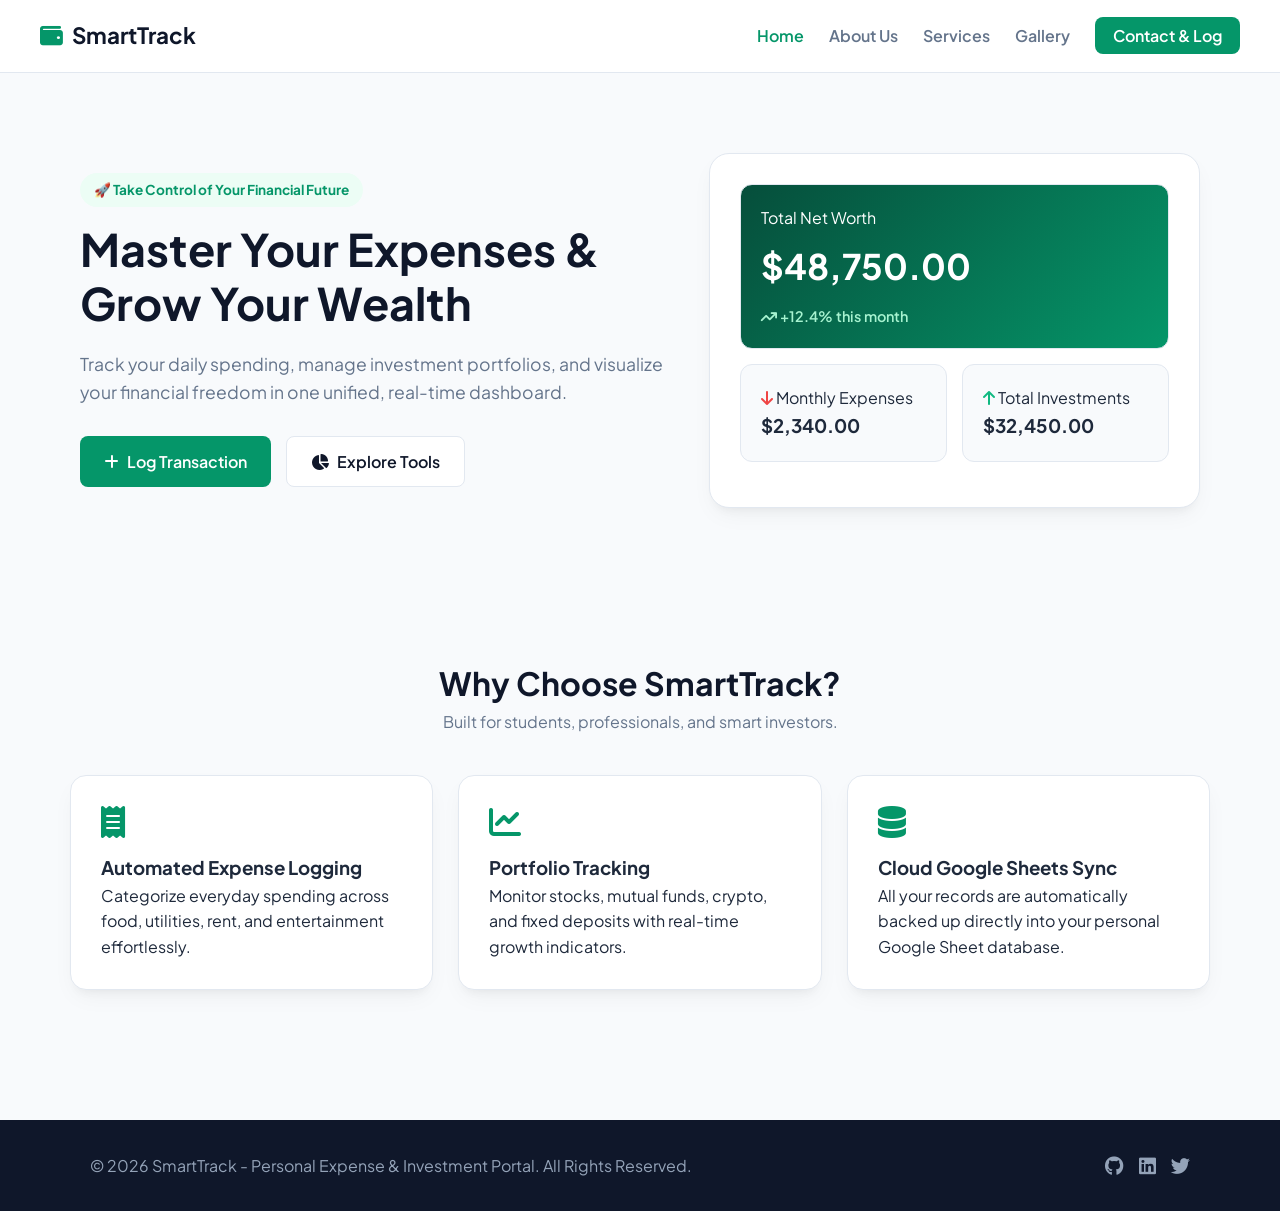
==== index.html @ aef5a586 "Add files via upload" ====
<!DOCTYPE html>
<html lang="en">
<head>
  <meta charset="UTF-8">
  <meta name="viewport" content="width=device-width, initial-scale=1.0">
  <title>SmartTrack | Expense & Investment Tracker</title>
  <link rel="stylesheet" href="style.css">
  <link rel="stylesheet" href="https://cdnjs.cloudflare.com/ajax/libs/font-awesome/6.4.0/css/all.min.css">
</head>
<body>

  <!-- Navigation Bar -->
  <header class="navbar">
    <div class="logo">
      <i class="fa-solid fa-wallet"></i>
      <span>Smart<strong>Track</strong></span>
    </div>
    <nav>
      <ul class="nav-links">
        <li><a href="index.html" class="active">Home</a></li>
        <li><a href="about.html">About Us</a></li>
        <li><a href="services.html">Services</a></li>
        <li><a href="gallery.html">Gallery</a></li>
        <li><a href="contact.html" class="btn-nav">Contact & Log</a></li>
      </ul>
    </nav>
  </header>

  <!-- Hero Section -->
  <section class="hero">
    <div class="hero-content">
      <span class="badge">🚀 Take Control of Your Financial Future</span>
      <h1>Master Your Expenses & Grow Your Wealth</h1>
      <p>Track your daily spending, manage investment portfolios, and visualize your financial freedom in one unified, real-time dashboard.</p>
      <div class="hero-buttons">
        <a href="contact.html" class="btn btn-primary"><i class="fa-solid fa-plus"></i> Log Transaction</a>
        <a href="services.html" class="btn btn-secondary"><i class="fa-solid fa-chart-pie"></i> Explore Tools</a>
      </div>
    </div>
    <div class="hero-card">
      <div class="stat-card balance-card">
        <p>Total Net Worth</p>
        <h2>$48,750.00</h2>
        <span class="trend positive"><i class="fa-solid fa-arrow-trend-up"></i> +12.4% this month</span>
      </div>
      <div class="quick-stats-grid">
        <div class="stat-card">
          <p><i class="fa-solid fa-arrow-down" style="color: #ef4444;"></i> Monthly Expenses</p>
          <h3>$2,340.00</h3>
        </div>
        <div class="stat-card">
          <p><i class="fa-solid fa-arrow-up" style="color: #10b981;"></i> Total Investments</p>
          <h3>$32,450.00</h3>
        </div>
      </div>
    </div>
  </section>

  <!-- Feature Highlights -->
  <section class="section container">
    <div class="section-title">
      <h2>Why Choose SmartTrack?</h2>
      <p>Built for students, professionals, and smart investors.</p>
    </div>
    <div class="features-grid">
      <div class="feature-box">
        <i class="fa-solid fa-receipt feature-icon"></i>
        <h3>Automated Expense Logging</h3>
        <p>Categorize everyday spending across food, utilities, rent, and entertainment effortlessly.</p>
      </div>
      <div class="feature-box">
        <i class="fa-solid fa-chart-line feature-icon"></i>
        <h3>Portfolio Tracking</h3>
        <p>Monitor stocks, mutual funds, crypto, and fixed deposits with real-time growth indicators.</p>
      </div>
      <div class="feature-box">
        <i class="fa-solid fa-database feature-icon"></i>
        <h3>Cloud Google Sheets Sync</h3>
        <p>All your records are automatically backed up directly into your personal Google Sheet database.</p>
      </div>
    </div>
  </section>

  <!-- Footer -->
  <footer>
    <div class="container footer-content">
      <p>© 2026 SmartTrack - Personal Expense & Investment Portal. All Rights Reserved.</p>
      <div class="social-links">
        <a href="#"><i class="fa-brands fa-github"></i></a>
        <a href="#"><i class="fa-brands fa-linkedin"></i></a>
        <a href="#"><i class="fa-brands fa-twitter"></i></a>
      </div>
    </div>
  </footer>

  <script src="script.js"></script>
</body>
</html>
---- style.css ----
/* --- Google Fonts & Global Reset --- */
@import url('https://fonts.googleapis.com/css2?family=Plus+Jakarta+Sans:wght@400;500;600;700;800&display=swap');

:root {
  --primary: #059669;         /* Emerald Green for growth */
  --primary-hover: #047857;
  --secondary: #0f172a;       /* Deep Slate Blue */
  --accent: #3b82f6;          /* Blue */
  --bg: #f8fafc;
  --card-bg: #ffffff;
  --text-main: #1e293b;
  --text-muted: #64748b;
  --border: #e2e8f0;
  --shadow: 0 10px 25px -5px rgba(0, 0, 0, 0.05), 0 8px 10px -6px rgba(0, 0, 0, 0.05);
}

* {
  margin: 0;
  padding: 0;
  box-sizing: border-box;
  font-family: 'Plus Jakarta Sans', sans-serif;
}

body {
  background-color: var(--bg);
  color: var(--text-main);
  line-height: 1.6;
}

.container {
  max-width: 1140px;
  margin: 0 auto;
  padding: 0 20px;
}

/* --- Navigation --- */
.navbar {
  display: flex;
  justify-content: space-between;
  align-items: center;
  padding: 18px 40px;
  background: #ffffff;
  border-bottom: 1px solid var(--border);
  position: sticky;
  top: 0;
  z-index: 100;
}

.logo {
  font-size: 1.4rem;
  font-weight: 700;
  color: var(--secondary);
  display: flex;
  align-items: center;
  gap: 10px;
}

.logo i {
  color: var(--primary);
}

.nav-links {
  display: flex;
  list-style: none;
  align-items: center;
  gap: 25px;
}

.nav-links a {
  text-decoration: none;
  color: var(--text-muted);
  font-weight: 600;
  transition: 0.2s ease;
}

.nav-links a:hover,
.nav-links a.active {
  color: var(--primary);
}

.btn-nav {
  background: var(--primary);
  color: #fff !important;
  padding: 8px 18px;
  border-radius: 8px;
}

.btn-nav:hover {
  background: var(--primary-hover);
}

/* --- Hero Section --- */
.hero {
  display: grid;
  grid-template-columns: 1.2fr 1fr;
  gap: 40px;
  align-items: center;
  padding: 80px 40px;
  max-width: 1200px;
  margin: 0 auto;
}

.badge {
  display: inline-block;
  background: #ecfdf5;
  color: var(--primary);
  padding: 6px 14px;
  border-radius: 30px;
  font-size: 0.85rem;
  font-weight: 700;
  margin-bottom: 15px;
}

.hero-content h1 {
  font-size: 2.8rem;
  line-height: 1.2;
  color: var(--secondary);
  margin-bottom: 20px;
}

.hero-content p {
  color: var(--text-muted);
  font-size: 1.1rem;
  margin-bottom: 30px;
}

.hero-buttons {
  display: flex;
  gap: 15px;
}

.btn {
  display: inline-flex;
  align-items: center;
  gap: 8px;
  padding: 12px 24px;
  border-radius: 8px;
  text-decoration: none;
  font-weight: 600;
  cursor: pointer;
  border: none;
  transition: all 0.2s ease;
}

.btn-primary {
  background: var(--primary);
  color: #ffffff;
}

.btn-primary:hover {
  background: var(--primary-hover);
  transform: translateY(-2px);
}

.btn-secondary {
  background: #ffffff;
  color: var(--secondary);
  border: 1px solid var(--border);
}

.btn-secondary:hover {
  background: #f1f5f9;
}

.btn-block {
  width: 100%;
  justify-content: center;
}

/* --- Hero Card --- */
.hero-card {
  background: #ffffff;
  padding: 30px;
  border-radius: 20px;
  box-shadow: var(--shadow);
  border: 1px solid var(--border);
}

.stat-card {
  background: #f8fafc;
  padding: 20px;
  border-radius: 12px;
  margin-bottom: 15px;
  border: 1px solid var(--border);
}

.balance-card {
  background: linear-gradient(135deg, #064e3b, #059669);
  color: #ffffff;
}

.balance-card h2 {
  font-size: 2.2rem;
  margin: 8px 0;
}

.trend.positive {
  color: #a7f3d0;
  font-size: 0.9rem;
  font-weight: 600;
}

.quick-stats-grid {
  display: grid;
  grid-template-columns: 1fr 1fr;
  gap: 15px;
}

/* --- Section Titles --- */
.section {
  padding: 70px 0;
}

.section-title {
  text-align: center;
  margin-bottom: 40px;
}

.section-title h2 {
  font-size: 2rem;
  color: var(--secondary);
}

.section-title p {
  color: var(--text-muted);
}

/* --- Features & Services Grid --- */
.features-grid, .services-grid {
  display: grid;
  grid-template-columns: repeat(auto-fit, minmax(300px, 1fr));
  gap: 25px;
}

.feature-box, .service-card {
  background: #ffffff;
  padding: 30px;
  border-radius: 16px;
  border: 1px solid var(--border);
  box-shadow: var(--shadow);
  transition: transform 0.2s ease;
}

.feature-box:hover, .service-card:hover {
  transform: translateY(-5px);
}

.feature-icon, .service-card i {
  font-size: 2rem;
  color: var(--primary);
  margin-bottom: 15px;
}

/* --- Page Banner --- */
.page-banner {
  background: linear-gradient(135deg, #0f172a, #1e293b);
  color: #ffffff;
  text-align: center;
  padding: 60px 20px;
}

.page-banner h1 {
  font-size: 2.4rem;
  margin-bottom: 10px;
}

.page-banner p {
  color: #94a3b8;
  font-size: 1.1rem;
}

/* --- About Grid --- */
.about-grid {
  display: grid;
  grid-template-columns: 1.2fr 1fr;
  gap: 40px;
  align-items: center;
}

.highlights {
  margin-top: 25px;
  display: flex;
  flex-direction: column;
  gap: 15px;
}

.highlight-item {
  display: flex;
  gap: 12px;
  align-items: flex-start;
}

.highlight-item i {
  color: var(--primary);
  font-size: 1.2rem;
  margin-top: 3px;
}

.about-card {
  background: #ffffff;
  padding: 30px;
  border-radius: 16px;
  border: 1px solid var(--border);
  box-shadow: var(--shadow);
}

.principle {
  display: flex;
  gap: 15px;
  margin-top: 20px;
}

.principle .num {
  font-size: 1.5rem;
  font-weight: 800;
  color: var(--primary);
}

/* --- Investment Calculator --- */
.calculator-box {
  background: #ffffff;
  padding: 40px;
  border-radius: 20px;
  border: 1px solid var(--border);
  box-shadow: var(--shadow);
}

.calc-grid {
  display: grid;
  grid-template-columns: 1fr 1fr;
  gap: 40px;
  align-items: center;
}

.calc-results {
  background: #f8fafc;
  padding: 30px;
  border-radius: 14px;
  border: 1px solid var(--border);
}

.res-item {
  display: flex;
  justify-content: space-between;
  margin-bottom: 15px;
  font-size: 1.1rem;
}

.res-item.total {
  border-top: 2px dashed var(--border);
  padding-top: 15px;
  font-size: 1.3rem;
}

/* --- Gallery Grid --- */
.gallery-grid {
  display: grid;
  grid-template-columns: repeat(auto-fit, minmax(260px, 1fr));
  gap: 25px;
}

.gallery-card {
  background: #ffffff;
  border-radius: 16px;
  overflow: hidden;
  border: 1px solid var(--border);
  box-shadow: var(--shadow);
}

.gallery-image {
  height: 180px;
  display: flex;
  align-items: center;
  justify-content: center;
  color: #ffffff;
  font-size: 3.5rem;
}

.bg-gradient-1 { background: linear-gradient(135deg, #3b82f6, #1d4ed8); }
.bg-gradient-2 { background: linear-gradient(135deg, #10b981, #047857); }
.bg-gradient-3 { background: linear-gradient(135deg, #f59e0b, #d97706); }
.bg-gradient-4 { background: linear-gradient(135deg, #8b5cf6, #6d28d9); }

.gallery-info {
  padding: 20px;
}

.gallery-info h3 {
  margin-bottom: 8px;
  font-size: 1.2rem;
}

.gallery-info p {
  color: var(--text-muted);
  font-size: 0.95rem;
}

/* --- Forms & Contact --- */
.form-wrapper {
  display: grid;
  grid-template-columns: 1fr 1.3fr;
  gap: 40px;
}

.info-box, .sheet-status-card {
  margin-top: 25px;
  background: #ffffff;
  padding: 20px;
  border-radius: 12px;
  border: 1px solid var(--border);
}

.sheet-status-card {
  background: #ecfdf5;
  border-color: #a7f3d0;
}

.sheet-status-card h4 {
  color: var(--primary);
  margin-bottom: 6px;
}

.form-card {
  background: #ffffff;
  padding: 35px;
  border-radius: 20px;
  border: 1px solid var(--border);
  box-shadow: var(--shadow);
}

.form-group {
  margin-bottom: 18px;
}

.form-row {
  display: grid;
  grid-template-columns: 1fr 1fr;
  gap: 15px;
}

label {
  display: block;
  font-weight: 600;
  margin-bottom: 6px;
  font-size: 0.95rem;
}

input, select, textarea {
  width: 100%;
  padding: 12px 14px;
  border: 1px solid var(--border);
  border-radius: 8px;
  font-size: 1rem;
  background: #f8fafc;
  outline: none;
  transition: border 0.2s ease;
}

input:focus, select:focus, textarea:focus {
  border-color: var(--primary);
  background: #ffffff;
}

.response-message {
  margin-top: 20px;
  padding: 14px;
  border-radius: 8px;
  display: none;
  font-weight: 600;
  text-align: center;
}

.response-message.success {
  display: block;
  background: #ecfdf5;
  color: #065f46;
  border: 1px solid #a7f3d0;
}

.response-message.error {
  display: block;
  background: #fef2f2;
  color: #991b1b;
  border: 1px solid #fecaca;
}

/* --- Footer --- */
footer {
  background: var(--secondary);
  color: #94a3b8;
  padding: 30px 0;
  margin-top: 60px;
}

.footer-content {
  display: flex;
  justify-content: space-between;
  align-items: center;
}

.social-links {
  display: flex;
  gap: 15px;
}

.social-links a {
  color: #94a3b8;
  font-size: 1.2rem;
  transition: color 0.2s ease;
}

.social-links a:hover {
  color: #ffffff;
}

/* --- Responsive --- */
@media (max-width: 768px) {
  .hero, .about-grid, .calc-grid, .form-wrapper {
    grid-template-columns: 1fr;
  }
  .navbar {
    padding: 15px 20px;
  }
  .nav-links {
    gap: 12px;
  }
  .form-row {
    grid-template-columns: 1fr;
  }
}
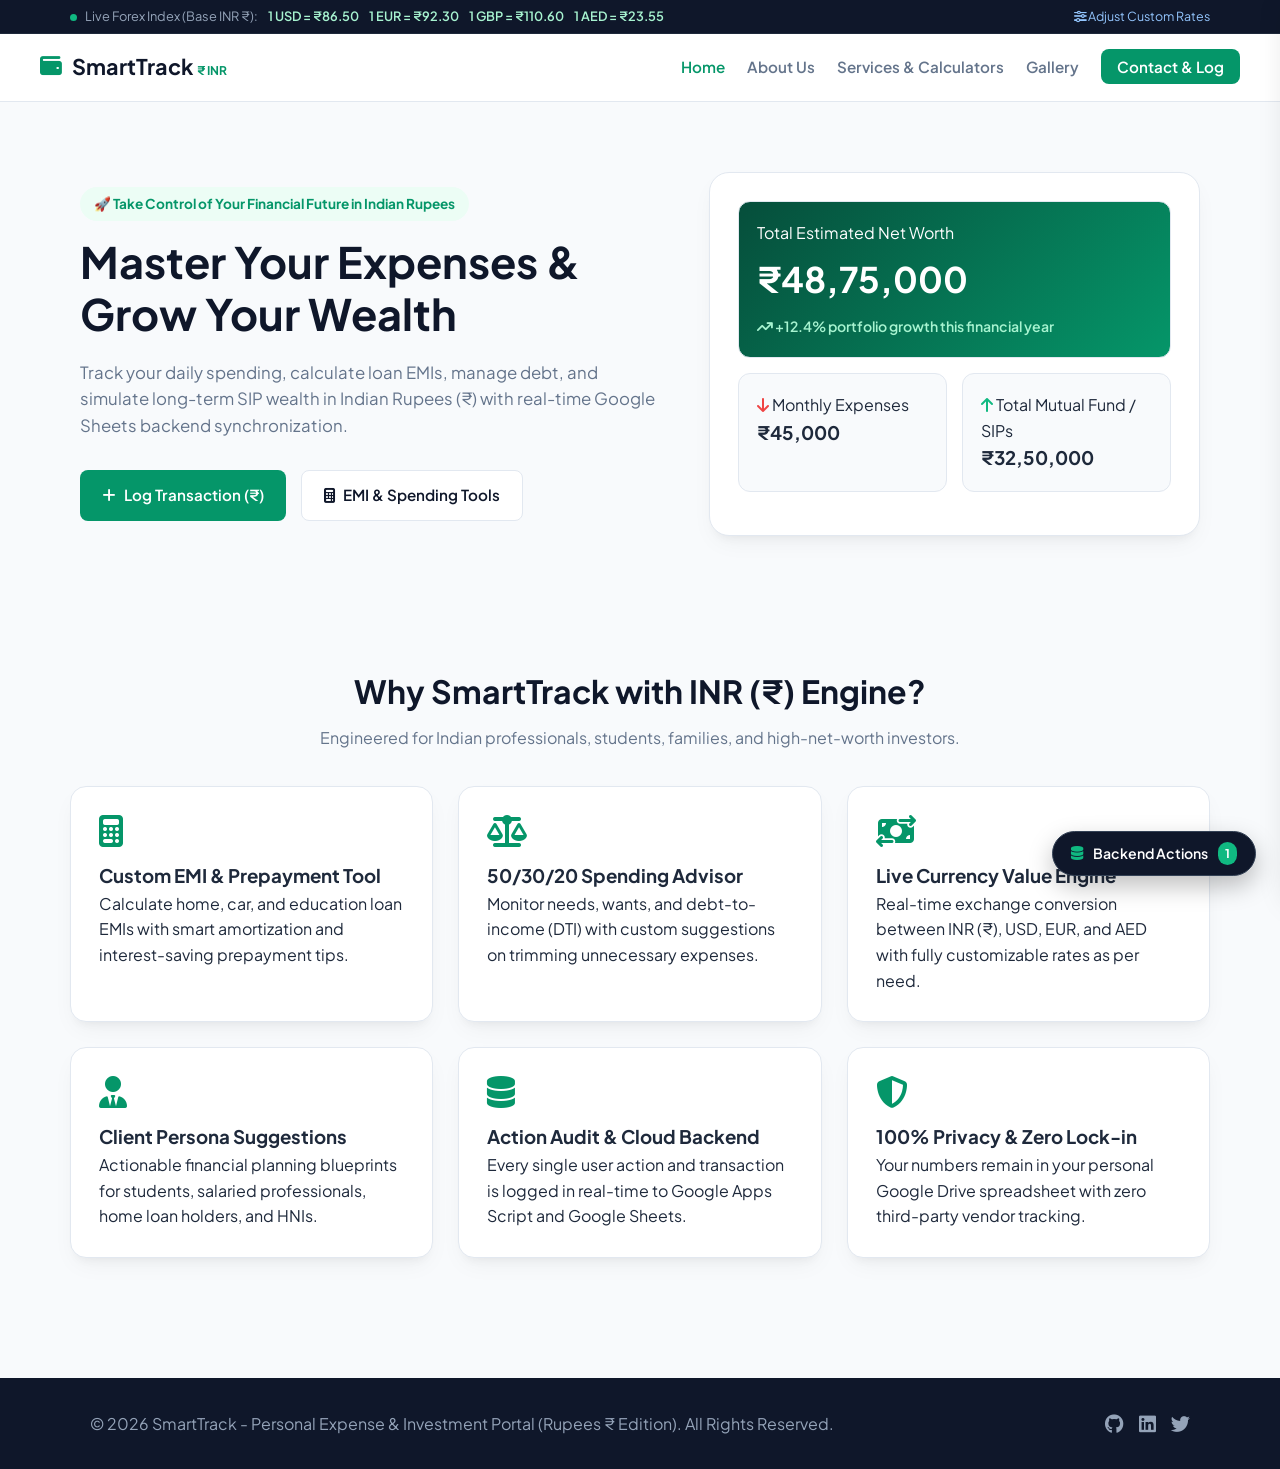
==== commit 9c47fffd: "Initial commit: SmartTrack personal expense and investment tracker with INR currency, EMI and spendi" ====
--- a/index.html
+++ b/index.html
@@ -3,23 +3,42 @@
 <head>
   <meta charset="UTF-8">
   <meta name="viewport" content="width=device-width, initial-scale=1.0">
-  <title>SmartTrack | Expense & Investment Tracker</title>
+  <title>SmartTrack | Personal Expense & Investment Tracker (₹)</title>
   <link rel="stylesheet" href="style.css">
   <link rel="stylesheet" href="https://cdnjs.cloudflare.com/ajax/libs/font-awesome/6.4.0/css/all.min.css">
 </head>
 <body>
 
+  <!-- Top Live Currency Ticker -->
+  <div class="top-currency-bar">
+    <div class="top-bar-inner">
+      <div>
+        <span class="live-dot"></span>
+        <span>Live Forex Index (Base INR ₹):</span>
+        <span class="ticker-item">1 USD = ₹86.50</span>
+        <span class="ticker-item">1 EUR = ₹92.30</span>
+        <span class="ticker-item">1 GBP = ₹110.60</span>
+        <span class="ticker-item">1 AED = ₹23.55</span>
+      </div>
+      <div>
+        <a href="services.html#currency-engine" style="color: #93c5fd; text-decoration: none; font-size: 0.78rem;">
+          <i class="fa-solid fa-sliders"></i> Adjust Custom Rates
+        </a>
+      </div>
+    </div>
+  </div>
+
   <!-- Navigation Bar -->
   <header class="navbar">
-    <div class="logo">
+    <a href="index.html" class="logo">
       <i class="fa-solid fa-wallet"></i>
-      <span>Smart<strong>Track</strong></span>
-    </div>
+      <span>Smart<strong>Track</strong> <small style="font-size: 0.75rem; color: var(--primary);">₹ INR</small></span>
+    </a>
     <nav>
       <ul class="nav-links">
         <li><a href="index.html" class="active">Home</a></li>
         <li><a href="about.html">About Us</a></li>
-        <li><a href="services.html">Services</a></li>
+        <li><a href="services.html">Services & Calculators</a></li>
         <li><a href="gallery.html">Gallery</a></li>
         <li><a href="contact.html" class="btn-nav">Contact & Log</a></li>
       </ul>
@@ -29,28 +48,28 @@
   <!-- Hero Section -->
   <section class="hero">
     <div class="hero-content">
-      <span class="badge">🚀 Take Control of Your Financial Future</span>
+      <span class="badge">🚀 Take Control of Your Financial Future in Indian Rupees</span>
       <h1>Master Your Expenses & Grow Your Wealth</h1>
-      <p>Track your daily spending, manage investment portfolios, and visualize your financial freedom in one unified, real-time dashboard.</p>
+      <p>Track your daily spending, calculate loan EMIs, manage debt, and simulate long-term SIP wealth in Indian Rupees (₹) with real-time Google Sheets backend synchronization.</p>
       <div class="hero-buttons">
-        <a href="contact.html" class="btn btn-primary"><i class="fa-solid fa-plus"></i> Log Transaction</a>
-        <a href="services.html" class="btn btn-secondary"><i class="fa-solid fa-chart-pie"></i> Explore Tools</a>
+        <a href="contact.html" class="btn btn-primary"><i class="fa-solid fa-plus"></i> Log Transaction (₹)</a>
+        <a href="services.html" class="btn btn-secondary"><i class="fa-solid fa-calculator"></i> EMI & Spending Tools</a>
       </div>
     </div>
     <div class="hero-card">
       <div class="stat-card balance-card">
-        <p>Total Net Worth</p>
-        <h2>$48,750.00</h2>
-        <span class="trend positive"><i class="fa-solid fa-arrow-trend-up"></i> +12.4% this month</span>
+        <p>Total Estimated Net Worth</p>
+        <h2>₹48,75,000</h2>
+        <span class="trend positive"><i class="fa-solid fa-arrow-trend-up"></i> +12.4% portfolio growth this financial year</span>
       </div>
       <div class="quick-stats-grid">
         <div class="stat-card">
           <p><i class="fa-solid fa-arrow-down" style="color: #ef4444;"></i> Monthly Expenses</p>
-          <h3>$2,340.00</h3>
+          <h3>₹45,000</h3>
         </div>
         <div class="stat-card">
-          <p><i class="fa-solid fa-arrow-up" style="color: #10b981;"></i> Total Investments</p>
-          <h3>$32,450.00</h3>
+          <p><i class="fa-solid fa-arrow-up" style="color: #10b981;"></i> Total Mutual Fund / SIPs</p>
+          <h3>₹32,50,000</h3>
         </div>
       </div>
     </div>
@@ -59,32 +78,67 @@
   <!-- Feature Highlights -->
   <section class="section container">
     <div class="section-title">
-      <h2>Why Choose SmartTrack?</h2>
-      <p>Built for students, professionals, and smart investors.</p>
+      <h2>Why SmartTrack with INR (₹) Engine?</h2>
+      <p>Engineered for Indian professionals, students, families, and high-net-worth investors.</p>
     </div>
     <div class="features-grid">
       <div class="feature-box">
-        <i class="fa-solid fa-receipt feature-icon"></i>
-        <h3>Automated Expense Logging</h3>
-        <p>Categorize everyday spending across food, utilities, rent, and entertainment effortlessly.</p>
+        <i class="fa-solid fa-calculator feature-icon"></i>
+        <h3>Custom EMI & Prepayment Tool</h3>
+        <p>Calculate home, car, and education loan EMIs with smart amortization and interest-saving prepayment tips.</p>
       </div>
       <div class="feature-box">
-        <i class="fa-solid fa-chart-line feature-icon"></i>
-        <h3>Portfolio Tracking</h3>
-        <p>Monitor stocks, mutual funds, crypto, and fixed deposits with real-time growth indicators.</p>
+        <i class="fa-solid fa-scale-balanced feature-icon"></i>
+        <h3>50/30/20 Spending Advisor</h3>
+        <p>Monitor needs, wants, and debt-to-income (DTI) with custom suggestions on trimming unnecessary expenses.</p>
+      </div>
+      <div class="feature-box">
+        <i class="fa-solid fa-money-bill-transfer feature-icon"></i>
+        <h3>Live Currency Value Engine</h3>
+        <p>Real-time exchange conversion between INR (₹), USD, EUR, and AED with fully customizable rates as per need.</p>
+      </div>
+      <div class="feature-box">
+        <i class="fa-solid fa-user-tie feature-icon"></i>
+        <h3>Client Persona Suggestions</h3>
+        <p>Actionable financial planning blueprints for students, salaried professionals, home loan holders, and HNIs.</p>
       </div>
       <div class="feature-box">
         <i class="fa-solid fa-database feature-icon"></i>
-        <h3>Cloud Google Sheets Sync</h3>
-        <p>All your records are automatically backed up directly into your personal Google Sheet database.</p>
+        <h3>Action Audit & Cloud Backend</h3>
+        <p>Every single user action and transaction is logged in real-time to Google Apps Script and Google Sheets.</p>
+      </div>
+      <div class="feature-box">
+        <i class="fa-solid fa-shield-halved feature-icon"></i>
+        <h3>100% Privacy & Zero Lock-in</h3>
+        <p>Your numbers remain in your personal Google Drive spreadsheet with zero third-party vendor tracking.</p>
       </div>
     </div>
   </section>
 
+  <!-- Floating Action Logger Pill -->
+  <div id="openLogDrawerBtn" class="floating-log-pill" title="Click to inspect real-time backend audit logs">
+    <i class="fa-solid fa-database" style="color: #10b981;"></i>
+    <span>Backend Actions</span>
+    <span id="logCountBadge" class="log-count-badge">0</span>
+  </div>
+
+  <!-- Slide-in Action Logger Drawer -->
+  <div id="actionLogDrawer" class="action-log-drawer">
+    <div class="drawer-header">
+      <h3><i class="fa-solid fa-receipt"></i> Real-Time Audit Log</h3>
+      <button id="closeLogDrawerBtn" class="close-drawer-btn"><i class="fa-solid fa-xmark"></i></button>
+    </div>
+    <div class="drawer-meta-bar">
+      <span>Auto-syncing every action to Google Apps Script</span>
+      <button id="clearLogsBtn" class="btn btn-secondary btn-sm" style="padding: 2px 8px; font-size: 0.72rem;">Clear Local</button>
+    </div>
+    <div id="actionLogDrawerList" class="drawer-list"></div>
+  </div>
+
   <!-- Footer -->
   <footer>
     <div class="container footer-content">
-      <p>© 2026 SmartTrack - Personal Expense & Investment Portal. All Rights Reserved.</p>
+      <p>© 2026 SmartTrack - Personal Expense & Investment Portal (Rupees ₹ Edition). All Rights Reserved.</p>
       <div class="social-links">
         <a href="#"><i class="fa-brands fa-github"></i></a>
         <a href="#"><i class="fa-brands fa-linkedin"></i></a>
--- a/style.css
+++ b/style.css
@@ -33,12 +33,51 @@
   padding: 0 20px;
 }
 
+/* --- Top Currency Bar --- */
+.top-currency-bar {
+  background: #0f172a;
+  color: #94a3b8;
+  font-size: 0.8rem;
+  padding: 6px 20px;
+  border-bottom: 1px solid #1e293b;
+}
+
+.top-bar-inner {
+  display: flex;
+  justify-content: space-between;
+  align-items: center;
+  max-width: 1140px;
+  margin: 0 auto;
+}
+
+.ticker-item {
+  color: #a7f3d0;
+  font-weight: 600;
+  margin-left: 8px;
+}
+
+.live-dot {
+  display: inline-block;
+  width: 7px;
+  height: 7px;
+  background: #10b981;
+  border-radius: 50%;
+  margin-right: 6px;
+  animation: pulse 1.8s infinite;
+}
+
+@keyframes pulse {
+  0% { transform: scale(0.9); opacity: 0.7; }
+  50% { transform: scale(1.3); opacity: 1; }
+  100% { transform: scale(0.9); opacity: 0.7; }
+}
+
 /* --- Navigation --- */
 .navbar {
   display: flex;
   justify-content: space-between;
   align-items: center;
-  padding: 18px 40px;
+  padding: 16px 40px;
   background: #ffffff;
   border-bottom: 1px solid var(--border);
   position: sticky;
@@ -47,12 +86,13 @@
 }
 
 .logo {
-  font-size: 1.4rem;
+  font-size: 1.35rem;
   font-weight: 700;
   color: var(--secondary);
   display: flex;
   align-items: center;
   gap: 10px;
+  text-decoration: none;
 }
 
 .logo i {
@@ -63,7 +103,7 @@
   display: flex;
   list-style: none;
   align-items: center;
-  gap: 25px;
+  gap: 22px;
 }
 
 .nav-links a {
@@ -71,6 +111,7 @@
   color: var(--text-muted);
   font-weight: 600;
   transition: 0.2s ease;
+  font-size: 0.95rem;
 }
 
 .nav-links a:hover,
@@ -81,7 +122,7 @@
 .btn-nav {
   background: var(--primary);
   color: #fff !important;
-  padding: 8px 18px;
+  padding: 8px 16px;
   border-radius: 8px;
 }
 
@@ -95,7 +136,7 @@
   grid-template-columns: 1.2fr 1fr;
   gap: 40px;
   align-items: center;
-  padding: 80px 40px;
+  padding: 70px 40px;
   max-width: 1200px;
   margin: 0 auto;
 }
@@ -112,7 +153,7 @@
 }
 
 .hero-content h1 {
-  font-size: 2.8rem;
+  font-size: 2.7rem;
   line-height: 1.2;
   color: var(--secondary);
   margin-bottom: 20px;
@@ -120,7 +161,7 @@
 
 .hero-content p {
   color: var(--text-muted);
-  font-size: 1.1rem;
+  font-size: 1.05rem;
   margin-bottom: 30px;
 }
 
@@ -133,13 +174,14 @@
   display: inline-flex;
   align-items: center;
   gap: 8px;
-  padding: 12px 24px;
+  padding: 12px 22px;
   border-radius: 8px;
   text-decoration: none;
   font-weight: 600;
   cursor: pointer;
   border: none;
   transition: all 0.2s ease;
+  font-size: 0.95rem;
 }
 
 .btn-primary {
@@ -162,6 +204,11 @@
   background: #f1f5f9;
 }
 
+.btn-sm {
+  padding: 8px 14px;
+  font-size: 0.85rem;
+}
+
 .btn-block {
   width: 100%;
   justify-content: center;
@@ -170,7 +217,7 @@
 /* --- Hero Card --- */
 .hero-card {
   background: #ffffff;
-  padding: 30px;
+  padding: 28px;
   border-radius: 20px;
   box-shadow: var(--shadow);
   border: 1px solid var(--border);
@@ -178,7 +225,7 @@
 
 .stat-card {
   background: #f8fafc;
-  padding: 20px;
+  padding: 18px;
   border-radius: 12px;
   margin-bottom: 15px;
   border: 1px solid var(--border);
@@ -191,12 +238,12 @@
 
 .balance-card h2 {
   font-size: 2.2rem;
-  margin: 8px 0;
+  margin: 6px 0;
 }
 
 .trend.positive {
   color: #a7f3d0;
-  font-size: 0.9rem;
+  font-size: 0.88rem;
   font-weight: 600;
 }
 
@@ -208,33 +255,35 @@
 
 /* --- Section Titles --- */
 .section {
-  padding: 70px 0;
+  padding: 60px 0;
 }
 
 .section-title {
   text-align: center;
-  margin-bottom: 40px;
+  margin-bottom: 35px;
 }
 
 .section-title h2 {
   font-size: 2rem;
   color: var(--secondary);
+  margin-bottom: 8px;
 }
 
 .section-title p {
   color: var(--text-muted);
+  font-size: 1rem;
 }
 
 /* --- Features & Services Grid --- */
 .features-grid, .services-grid {
   display: grid;
-  grid-template-columns: repeat(auto-fit, minmax(300px, 1fr));
+  grid-template-columns: repeat(auto-fit, minmax(280px, 1fr));
   gap: 25px;
 }
 
 .feature-box, .service-card {
   background: #ffffff;
-  padding: 30px;
+  padding: 28px;
   border-radius: 16px;
   border: 1px solid var(--border);
   box-shadow: var(--shadow);
@@ -242,13 +291,13 @@
 }
 
 .feature-box:hover, .service-card:hover {
-  transform: translateY(-5px);
+  transform: translateY(-4px);
 }
 
 .feature-icon, .service-card i {
   font-size: 2rem;
   color: var(--primary);
-  margin-bottom: 15px;
+  margin-bottom: 14px;
 }
 
 /* --- Page Banner --- */
@@ -256,17 +305,17 @@
   background: linear-gradient(135deg, #0f172a, #1e293b);
   color: #ffffff;
   text-align: center;
-  padding: 60px 20px;
+  padding: 50px 20px;
 }
 
 .page-banner h1 {
-  font-size: 2.4rem;
+  font-size: 2.3rem;
   margin-bottom: 10px;
 }
 
 .page-banner p {
   color: #94a3b8;
-  font-size: 1.1rem;
+  font-size: 1.05rem;
 }
 
 /* --- About Grid --- */
@@ -298,7 +347,7 @@
 
 .about-card {
   background: #ffffff;
-  padding: 30px;
+  padding: 28px;
   border-radius: 16px;
   border: 1px solid var(--border);
   box-shadow: var(--shadow);
@@ -311,30 +360,36 @@
 }
 
 .principle .num {
-  font-size: 1.5rem;
+  font-size: 1.4rem;
   font-weight: 800;
   color: var(--primary);
 }
 
-/* --- Investment Calculator --- */
+/* --- Calculators & Tools Containers --- */
 .calculator-box {
   background: #ffffff;
-  padding: 40px;
+  padding: 35px;
   border-radius: 20px;
   border: 1px solid var(--border);
   box-shadow: var(--shadow);
+  margin-bottom: 40px;
 }
 
 .calc-grid {
   display: grid;
   grid-template-columns: 1fr 1fr;
-  gap: 40px;
-  align-items: center;
+  gap: 35px;
+  align-items: flex-start;
+}
+
+.calc-inputs {
+  display: flex;
+  flex-direction: column;
 }
 
 .calc-results {
   background: #f8fafc;
-  padding: 30px;
+  padding: 28px;
   border-radius: 14px;
   border: 1px solid var(--border);
 }
@@ -342,14 +397,471 @@
 .res-item {
   display: flex;
   justify-content: space-between;
-  margin-bottom: 15px;
-  font-size: 1.1rem;
+  align-items: center;
+  margin-bottom: 14px;
+  font-size: 1.05rem;
 }
 
 .res-item.total {
   border-top: 2px dashed var(--border);
   padding-top: 15px;
-  font-size: 1.3rem;
+  font-size: 1.25rem;
+}
+
+.tip-card {
+  margin-top: 20px;
+  background: #eff6ff;
+  border: 1px solid #bfdbfe;
+  border-radius: 12px;
+  padding: 16px;
+  color: #1e3a8a;
+  font-size: 0.9rem;
+}
+
+.tip-card h4 {
+  margin-bottom: 6px;
+  display: flex;
+  align-items: center;
+  gap: 8px;
+  color: #1d4ed8;
+}
+
+/* --- Spending & Budget Health Component --- */
+.score-card {
+  background: #ffffff;
+  padding: 20px;
+  border-radius: 12px;
+  border: 1px solid var(--border);
+  margin-bottom: 20px;
+}
+
+.score-header {
+  display: flex;
+  justify-content: space-between;
+  align-items: center;
+  margin-bottom: 16px;
+}
+
+.health-pill {
+  padding: 5px 12px;
+  border-radius: 20px;
+  font-size: 0.85rem;
+}
+
+.score-breakdown-bars {
+  display: flex;
+  flex-direction: column;
+  gap: 12px;
+}
+
+.bar-labels {
+  font-size: 0.85rem;
+  color: var(--text-muted);
+  margin-bottom: 4px;
+}
+
+.progress-track {
+  width: 100%;
+  height: 8px;
+  background: #e2e8f0;
+  border-radius: 10px;
+  overflow: hidden;
+}
+
+.progress-fill {
+  height: 100%;
+  border-radius: 10px;
+  transition: width 0.4s ease;
+}
+
+.fill-green { background: #10b981; }
+.fill-blue { background: #3b82f6; }
+.fill-amber { background: #f59e0b; }
+.fill-red { background: #ef4444; }
+
+.advice-card {
+  background: #ecfdf5;
+  border: 1px solid #a7f3d0;
+  border-radius: 12px;
+  padding: 20px;
+  color: #064e3b;
+}
+
+.advice-card h4 {
+  color: #047857;
+  margin-bottom: 12px;
+  display: flex;
+  align-items: center;
+  gap: 8px;
+}
+
+.advice-card ul {
+  padding-left: 20px;
+}
+
+.advice-card li {
+  margin-bottom: 8px;
+  font-size: 0.95rem;
+  line-height: 1.5;
+}
+
+/* --- Live Currency Converter & Rate Editor --- */
+.currency-manager-wrapper {
+  display: grid;
+  grid-template-columns: 1.1fr 1fr;
+  gap: 30px;
+}
+
+.currency-rates-grid {
+  display: grid;
+  grid-template-columns: 1fr 1fr;
+  gap: 15px;
+  margin-bottom: 18px;
+}
+
+.rate-card {
+  background: #f8fafc;
+  border: 1px solid var(--border);
+  border-radius: 10px;
+  padding: 12px;
+}
+
+.rate-header {
+  display: flex;
+  justify-content: space-between;
+  align-items: center;
+  margin-bottom: 6px;
+}
+
+.rate-code {
+  font-weight: 700;
+  color: var(--secondary);
+  font-size: 0.9rem;
+}
+
+.rate-badge {
+  font-size: 0.78rem;
+  background: #e2e8f0;
+  padding: 2px 6px;
+  border-radius: 6px;
+  color: #475569;
+}
+
+.rate-edit-row {
+  display: flex;
+  align-items: center;
+  gap: 8px;
+  font-size: 0.8rem;
+}
+
+.custom-rate-input {
+  width: 90px;
+  padding: 4px 8px;
+  font-size: 0.85rem;
+  font-weight: 600;
+}
+
+.converter-box {
+  background: #f8fafc;
+  border: 1px solid var(--border);
+  border-radius: 14px;
+  padding: 24px;
+}
+
+.convert-row {
+  display: flex;
+  align-items: center;
+  gap: 10px;
+  margin-bottom: 15px;
+}
+
+.result-highlight {
+  margin-top: 15px;
+  padding: 15px;
+  background: #ffffff;
+  border-radius: 10px;
+  border: 1px solid var(--border);
+  text-align: center;
+}
+
+.result-highlight span {
+  font-size: 0.9rem;
+  color: var(--text-muted);
+}
+
+.result-highlight h3 {
+  font-size: 1.8rem;
+  color: var(--primary);
+  margin-top: 4px;
+}
+
+.rate-sub {
+  font-size: 0.78rem;
+  color: var(--text-muted);
+  text-align: center;
+  margin-top: 6px;
+}
+
+/* --- Client Suggestion System --- */
+.persona-nav {
+  display: flex;
+  flex-wrap: wrap;
+  gap: 10px;
+  margin-bottom: 25px;
+}
+
+.persona-btn {
+  background: #ffffff;
+  border: 1px solid var(--border);
+  padding: 10px 18px;
+  border-radius: 10px;
+  font-weight: 600;
+  font-size: 0.9rem;
+  cursor: pointer;
+  transition: all 0.2s ease;
+  color: var(--text-muted);
+}
+
+.persona-btn:hover {
+  border-color: var(--primary);
+  color: var(--primary);
+}
+
+.persona-btn.active {
+  background: var(--primary);
+  color: #ffffff;
+  border-color: var(--primary);
+  box-shadow: 0 4px 12px rgba(5, 150, 105, 0.25);
+}
+
+.advisor-result-card {
+  background: #ffffff;
+  border: 1px solid var(--border);
+  border-radius: 16px;
+  padding: 25px;
+  box-shadow: var(--shadow);
+}
+
+.advisor-badge {
+  display: inline-block;
+  background: #eff6ff;
+  color: #2563eb;
+  padding: 6px 14px;
+  border-radius: 20px;
+  font-size: 0.85rem;
+  font-weight: 700;
+  margin-bottom: 18px;
+}
+
+.advisor-grid-stats {
+  display: grid;
+  grid-template-columns: repeat(auto-fit, minmax(200px, 1fr));
+  gap: 16px;
+  margin-bottom: 22px;
+}
+
+.adv-stat {
+  background: #f8fafc;
+  padding: 14px;
+  border-radius: 10px;
+  border: 1px solid var(--border);
+}
+
+.adv-stat span {
+  display: block;
+  font-size: 0.8rem;
+  color: var(--text-muted);
+  margin-bottom: 4px;
+}
+
+.adv-stat strong {
+  font-size: 0.95rem;
+  color: var(--secondary);
+}
+
+.adv-recommendations h4 {
+  color: var(--secondary);
+  margin-bottom: 12px;
+  font-size: 1.05rem;
+}
+
+.adv-recommendations ul {
+  padding-left: 20px;
+}
+
+.adv-recommendations li {
+  margin-bottom: 10px;
+  color: #334155;
+  font-size: 0.95rem;
+}
+
+/* --- Floating Action Log Pill & Drawer --- */
+.floating-log-pill {
+  position: fixed;
+  bottom: 24px;
+  right: 24px;
+  background: #0f172a;
+  color: #ffffff;
+  padding: 10px 18px;
+  border-radius: 30px;
+  display: flex;
+  align-items: center;
+  gap: 10px;
+  box-shadow: 0 10px 25px rgba(0,0,0,0.25);
+  cursor: pointer;
+  z-index: 999;
+  font-size: 0.88rem;
+  font-weight: 600;
+  border: 1px solid #334155;
+  transition: transform 0.2s ease, background 0.2s ease;
+}
+
+.floating-log-pill:hover {
+  transform: translateY(-3px);
+  background: #1e293b;
+}
+
+.log-count-badge {
+  background: #10b981;
+  color: #ffffff;
+  padding: 2px 7px;
+  border-radius: 10px;
+  font-size: 0.75rem;
+  font-weight: 700;
+}
+
+.action-log-drawer {
+  position: fixed;
+  top: 0;
+  right: -420px;
+  width: 400px;
+  height: 100vh;
+  background: #ffffff;
+  box-shadow: -10px 0 30px rgba(0,0,0,0.15);
+  z-index: 1000;
+  display: flex;
+  flex-direction: column;
+  transition: right 0.3s cubic-bezier(0.16, 1, 0.3, 1);
+  border-left: 1px solid var(--border);
+}
+
+.action-log-drawer.open {
+  right: 0;
+}
+
+.drawer-header {
+  padding: 18px 20px;
+  background: #0f172a;
+  color: #ffffff;
+  display: flex;
+  justify-content: space-between;
+  align-items: center;
+}
+
+.drawer-header h3 {
+  font-size: 1.05rem;
+  display: flex;
+  align-items: center;
+  gap: 8px;
+}
+
+.close-drawer-btn {
+  background: transparent;
+  border: none;
+  color: #94a3b8;
+  font-size: 1.2rem;
+  cursor: pointer;
+}
+
+.close-drawer-btn:hover {
+  color: #ffffff;
+}
+
+.drawer-meta-bar {
+  padding: 10px 20px;
+  background: #f1f5f9;
+  border-bottom: 1px solid var(--border);
+  display: flex;
+  justify-content: space-between;
+  align-items: center;
+  font-size: 0.8rem;
+  color: var(--text-muted);
+}
+
+.drawer-list {
+  flex: 1;
+  overflow-y: auto;
+  padding: 15px 20px;
+  display: flex;
+  flex-direction: column;
+  gap: 12px;
+}
+
+.log-empty {
+  text-align: center;
+  color: var(--text-muted);
+  margin-top: 50px;
+  font-size: 0.9rem;
+}
+
+.log-item {
+  background: #f8fafc;
+  border: 1px solid var(--border);
+  border-radius: 10px;
+  padding: 12px;
+  font-size: 0.82rem;
+}
+
+.log-item-header {
+  display: flex;
+  justify-content: space-between;
+  align-items: center;
+  margin-bottom: 6px;
+}
+
+.log-item-header strong {
+  color: var(--secondary);
+}
+
+.log-time {
+  font-size: 0.72rem;
+  color: var(--text-muted);
+}
+
+.log-item-body {
+  margin-bottom: 8px;
+}
+
+.log-item-body code {
+  background: #e2e8f0;
+  padding: 2px 6px;
+  border-radius: 4px;
+  font-size: 0.75rem;
+  word-break: break-all;
+  display: block;
+}
+
+.log-item-footer {
+  display: flex;
+  justify-content: space-between;
+  align-items: center;
+  font-size: 0.75rem;
+}
+
+.sync-tag {
+  display: inline-flex;
+  align-items: center;
+  gap: 4px;
+  padding: 2px 6px;
+  border-radius: 6px;
+  font-weight: 600;
+}
+
+.tag-green { background: #dcfce7; color: #15803d; }
+.tag-amber { background: #fef3c7; color: #b45309; }
+
+.log-page {
+  color: #64748b;
 }
 
 /* --- Gallery Grid --- */
@@ -380,6 +892,8 @@
 .bg-gradient-2 { background: linear-gradient(135deg, #10b981, #047857); }
 .bg-gradient-3 { background: linear-gradient(135deg, #f59e0b, #d97706); }
 .bg-gradient-4 { background: linear-gradient(135deg, #8b5cf6, #6d28d9); }
+.bg-gradient-5 { background: linear-gradient(135deg, #ec4899, #be185d); }
+.bg-gradient-6 { background: linear-gradient(135deg, #06b6d4, #0e7490); }
 
 .gallery-info {
   padding: 20px;
@@ -514,8 +1028,11 @@
 }
 
 /* --- Responsive --- */
-@media (max-width: 768px) {
-  .hero, .about-grid, .calc-grid, .form-wrapper {
+@media (max-width: 850px) {
+  .hero, .about-grid, .calc-grid, .form-wrapper, .currency-manager-wrapper {
+    grid-template-columns: 1fr;
+  }
+  .currency-rates-grid {
     grid-template-columns: 1fr;
   }
   .navbar {
@@ -527,4 +1044,8 @@
   .form-row {
     grid-template-columns: 1fr;
   }
+  .action-log-drawer {
+    width: 100%;
+    right: -100%;
+  }
 }
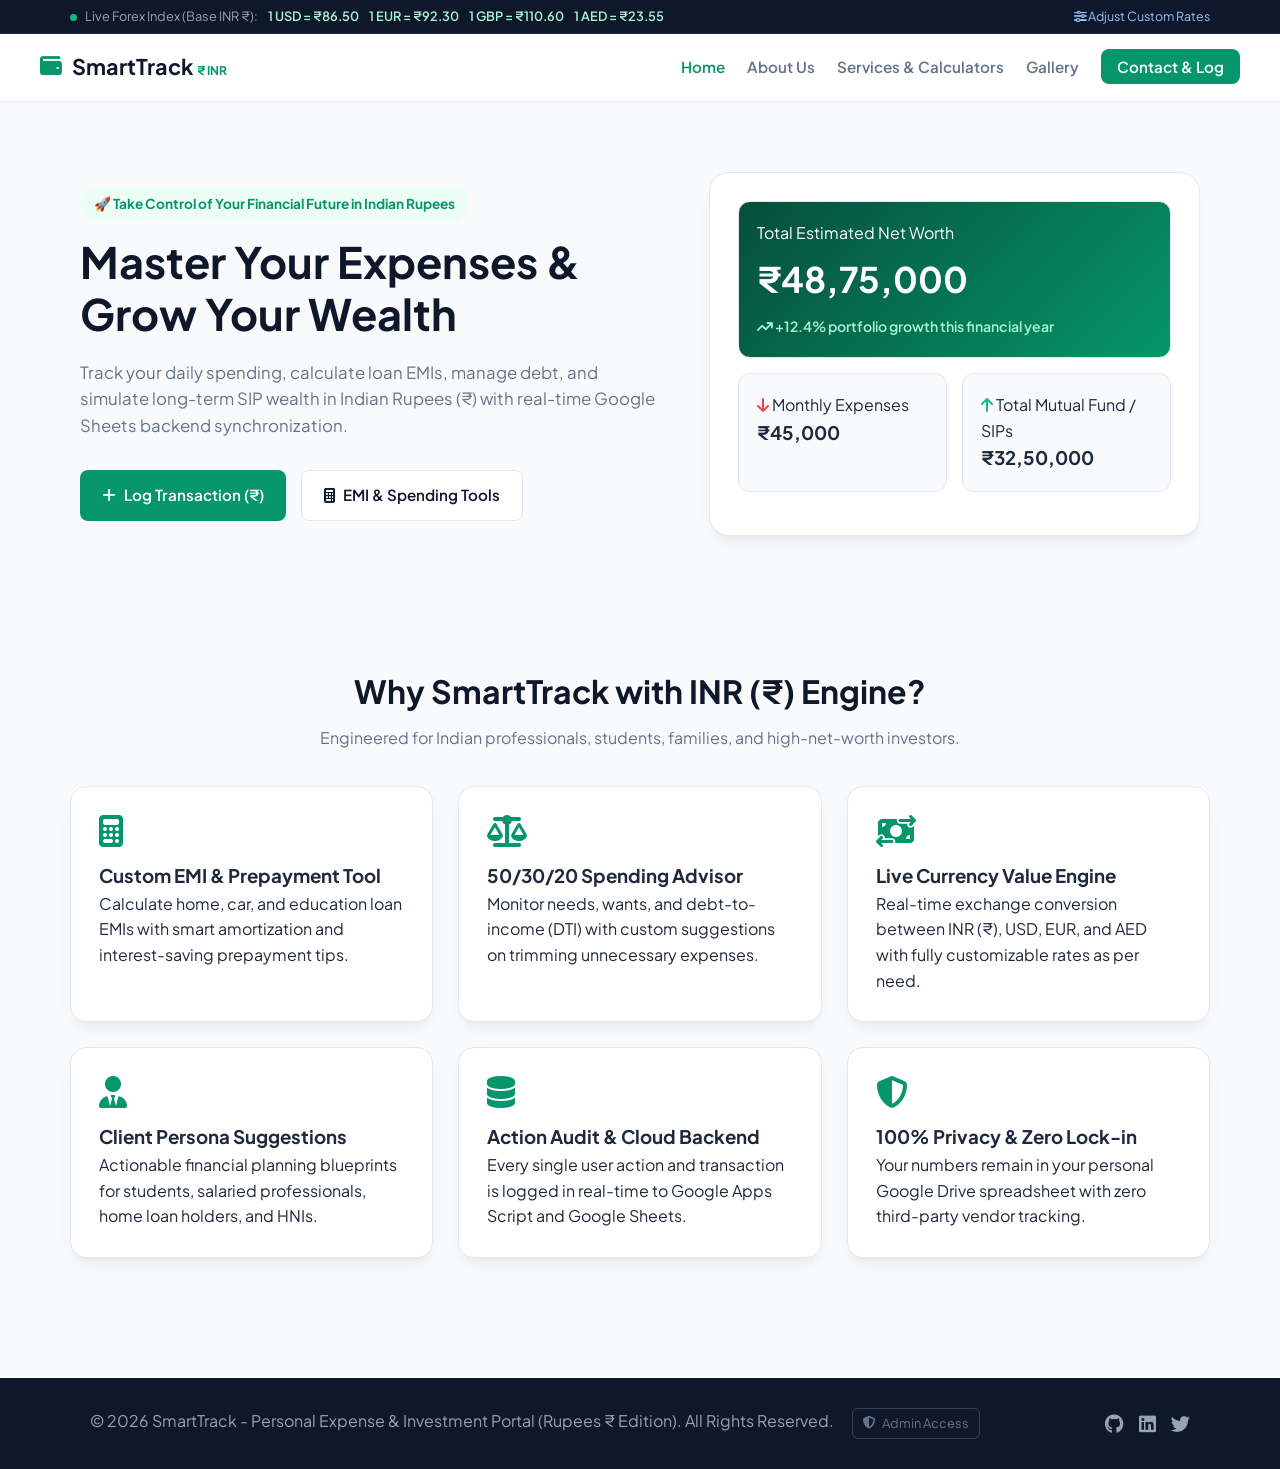
==== commit e2c09d9b: "Restrict backend audit drawer to Admin only with passcode authentication, keyboard shortcut, and hid" ====
--- a/index.html
+++ b/index.html
@@ -138,7 +138,10 @@
   <!-- Footer -->
   <footer>
     <div class="container footer-content">
-      <p>© 2026 SmartTrack - Personal Expense & Investment Portal (Rupees ₹ Edition). All Rights Reserved.</p>
+      <p>
+        © 2026 SmartTrack - Personal Expense & Investment Portal (Rupees ₹ Edition). All Rights Reserved.
+        <a href="#" class="admin-portal-trigger" title="Admin Portal (Ctrl+Shift+A)"><i class="fa-solid fa-shield-halved"></i> Admin Access</a>
+      </p>
       <div class="social-links">
         <a href="#"><i class="fa-brands fa-github"></i></a>
         <a href="#"><i class="fa-brands fa-linkedin"></i></a>
--- a/style.css
+++ b/style.css
@@ -695,7 +695,7 @@
   font-size: 0.95rem;
 }
 
-/* --- Floating Action Log Pill & Drawer --- */
+/* --- Floating Action Log Pill & Drawer (ADMIN PROTECTED) --- */
 .floating-log-pill {
   position: fixed;
   bottom: 24px;
@@ -704,7 +704,7 @@
   color: #ffffff;
   padding: 10px 18px;
   border-radius: 30px;
-  display: flex;
+  display: none; /* HIDDEN BY DEFAULT: Accessible only by Admin */
   align-items: center;
   gap: 10px;
   box-shadow: 0 10px 25px rgba(0,0,0,0.25);
@@ -716,6 +716,10 @@
   transition: transform 0.2s ease, background 0.2s ease;
 }
 
+body.admin-authenticated .floating-log-pill {
+  display: flex !important;
+}
+
 .floating-log-pill:hover {
   transform: translateY(-3px);
   background: #1e293b;
@@ -739,10 +743,14 @@
   background: #ffffff;
   box-shadow: -10px 0 30px rgba(0,0,0,0.15);
   z-index: 1000;
-  display: flex;
+  display: none; /* HIDDEN BY DEFAULT: Accessible only by Admin */
   flex-direction: column;
   transition: right 0.3s cubic-bezier(0.16, 1, 0.3, 1);
   border-left: 1px solid var(--border);
+}
+
+body.admin-authenticated .action-log-drawer {
+  display: flex !important;
 }
 
 .action-log-drawer.open {
@@ -1048,4 +1056,220 @@
     width: 100%;
     right: -100%;
   }
-}+}
+
+/* --- Admin Authentication & Protected Portal Styles --- */
+.admin-portal-trigger {
+  color: #64748b;
+  text-decoration: none;
+  font-size: 0.8rem;
+  display: inline-flex;
+  align-items: center;
+  gap: 6px;
+  padding: 4px 10px;
+  border-radius: 6px;
+  border: 1px solid #334155;
+  transition: all 0.2s ease;
+  margin-left: 15px;
+}
+
+.admin-portal-trigger:hover {
+  color: #10b981 !important;
+  border-color: #10b981;
+  background: rgba(16, 185, 129, 0.08);
+}
+
+.admin-auth-overlay {
+  position: fixed;
+  inset: 0;
+  background: rgba(15, 23, 42, 0.75);
+  backdrop-filter: blur(6px);
+  z-index: 2000;
+  display: none;
+  align-items: center;
+  justify-content: center;
+  padding: 20px;
+  animation: fadeIn 0.2s ease-out;
+}
+
+.admin-auth-overlay.active {
+  display: flex;
+}
+
+.admin-auth-card {
+  background: #0f172a;
+  border: 1px solid #334155;
+  border-radius: 18px;
+  padding: 32px;
+  max-width: 420px;
+  width: 100%;
+  color: #ffffff;
+  box-shadow: 0 25px 50px -12px rgba(0, 0, 0, 0.5);
+  position: relative;
+  animation: slideUp 0.25s cubic-bezier(0.16, 1, 0.3, 1);
+}
+
+@keyframes slideUp {
+  from { transform: translateY(20px); opacity: 0; }
+  to { transform: translateY(0); opacity: 1; }
+}
+
+@keyframes fadeIn {
+  from { opacity: 0; }
+  to { opacity: 1; }
+}
+
+.admin-auth-header {
+  text-align: center;
+  margin-bottom: 22px;
+}
+
+.admin-auth-icon {
+  width: 54px;
+  height: 54px;
+  border-radius: 50%;
+  background: rgba(16, 185, 129, 0.15);
+  color: #10b981;
+  display: flex;
+  align-items: center;
+  justify-content: center;
+  font-size: 1.5rem;
+  margin: 0 auto 14px auto;
+  border: 1px solid rgba(16, 185, 129, 0.3);
+}
+
+.admin-auth-header h3 {
+  font-size: 1.3rem;
+  color: #ffffff;
+  margin-bottom: 6px;
+}
+
+.admin-auth-header p {
+  color: #94a3b8;
+  font-size: 0.88rem;
+}
+
+.admin-auth-form .form-group {
+  margin-bottom: 16px;
+}
+
+.admin-auth-form label {
+  color: #cbd5e1;
+  font-size: 0.85rem;
+  font-weight: 600;
+  margin-bottom: 6px;
+  display: block;
+}
+
+.admin-passcode-wrap {
+  position: relative;
+}
+
+.admin-passcode-input {
+  width: 100%;
+  padding: 12px 14px;
+  background: #1e293b;
+  border: 1px solid #334155;
+  color: #ffffff;
+  border-radius: 10px;
+  font-size: 1rem;
+  letter-spacing: 2px;
+}
+
+.admin-passcode-input:focus {
+  border-color: #10b981;
+  outline: none;
+}
+
+.admin-auth-error {
+  display: none;
+  background: rgba(239, 68, 68, 0.15);
+  border: 1px solid rgba(239, 68, 68, 0.3);
+  color: #fca5a5;
+  padding: 8px 12px;
+  border-radius: 8px;
+  font-size: 0.82rem;
+  margin-bottom: 14px;
+  text-align: center;
+}
+
+.admin-auth-actions {
+  display: flex;
+  gap: 10px;
+  margin-top: 20px;
+}
+
+.btn-admin-verify {
+  flex: 1;
+  background: #10b981;
+  color: #ffffff;
+  border: none;
+  padding: 12px;
+  border-radius: 10px;
+  font-weight: 700;
+  cursor: pointer;
+  transition: background 0.2s;
+}
+
+.btn-admin-verify:hover {
+  background: #059669;
+}
+
+.btn-admin-cancel {
+  background: transparent;
+  color: #94a3b8;
+  border: 1px solid #334155;
+  padding: 12px 18px;
+  border-radius: 10px;
+  cursor: pointer;
+  font-weight: 600;
+  transition: all 0.2s;
+}
+
+.btn-admin-cancel:hover {
+  background: #1e293b;
+  color: #ffffff;
+}
+
+.admin-close-modal {
+  position: absolute;
+  top: 16px;
+  right: 18px;
+  background: transparent;
+  border: none;
+  color: #64748b;
+  font-size: 1.2rem;
+  cursor: pointer;
+}
+
+.admin-close-modal:hover {
+  color: #ffffff;
+}
+
+.admin-badge-drawer {
+  background: #10b981;
+  color: #ffffff;
+  font-size: 0.72rem;
+  font-weight: 700;
+  padding: 2px 7px;
+  border-radius: 4px;
+  margin-left: 6px;
+  letter-spacing: 0.5px;
+}
+
+.btn-admin-logout {
+  background: rgba(239, 68, 68, 0.15);
+  border: 1px solid rgba(239, 68, 68, 0.3);
+  color: #ef4444;
+  padding: 4px 10px;
+  border-radius: 6px;
+  font-size: 0.75rem;
+  font-weight: 600;
+  cursor: pointer;
+  transition: all 0.2s;
+}
+
+.btn-admin-logout:hover {
+  background: #ef4444;
+  color: #ffffff;
+}
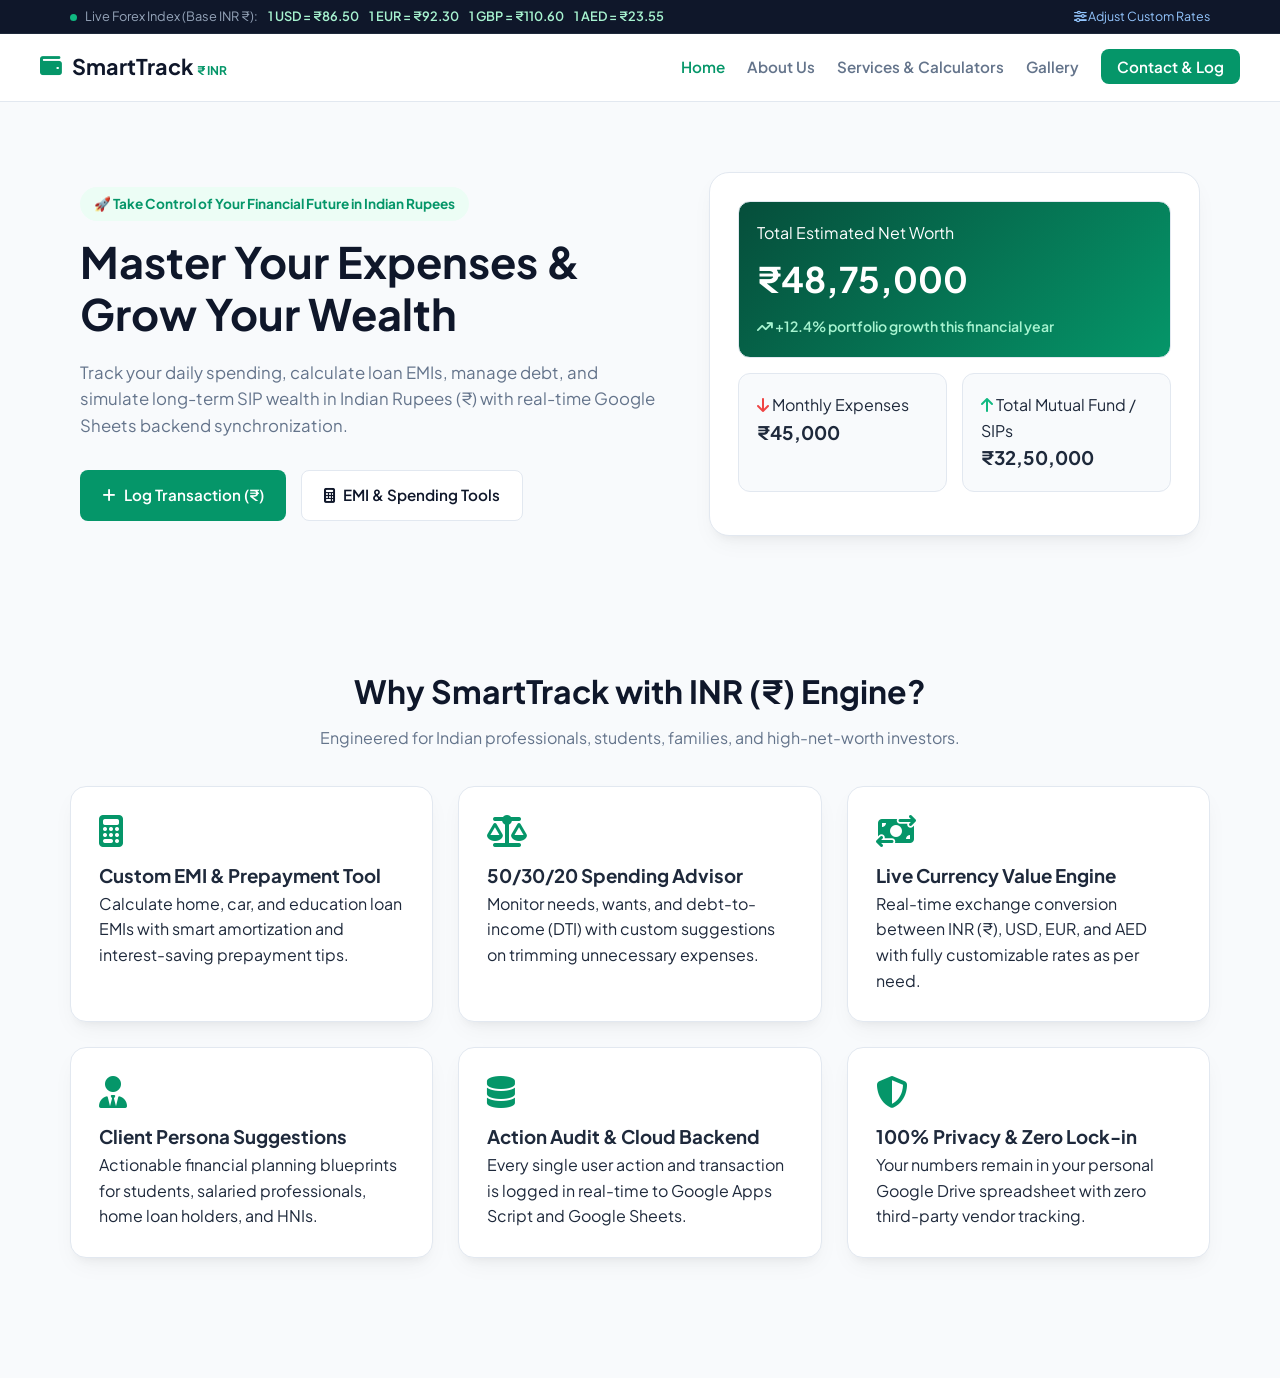
==== commit a1e0cec3: "Remove entire bottom footer strip and drawer elements from all pages" ====
--- a/index.html
+++ b/index.html
@@ -115,40 +115,7 @@
     </div>
   </section>
 
-  <!-- Floating Action Logger Pill -->
-  <div id="openLogDrawerBtn" class="floating-log-pill" title="Click to inspect real-time backend audit logs">
-    <i class="fa-solid fa-database" style="color: #10b981;"></i>
-    <span>Backend Actions</span>
-    <span id="logCountBadge" class="log-count-badge">0</span>
-  </div>
 
-  <!-- Slide-in Action Logger Drawer -->
-  <div id="actionLogDrawer" class="action-log-drawer">
-    <div class="drawer-header">
-      <h3><i class="fa-solid fa-receipt"></i> Real-Time Audit Log</h3>
-      <button id="closeLogDrawerBtn" class="close-drawer-btn"><i class="fa-solid fa-xmark"></i></button>
-    </div>
-    <div class="drawer-meta-bar">
-      <span>Auto-syncing every action to Google Apps Script</span>
-      <button id="clearLogsBtn" class="btn btn-secondary btn-sm" style="padding: 2px 8px; font-size: 0.72rem;">Clear Local</button>
-    </div>
-    <div id="actionLogDrawerList" class="drawer-list"></div>
-  </div>
-
-  <!-- Footer -->
-  <footer>
-    <div class="container footer-content">
-      <p>
-        © 2026 SmartTrack - Personal Expense & Investment Portal (Rupees ₹ Edition). All Rights Reserved.
-        <a href="#" class="admin-portal-trigger" title="Admin Portal (Ctrl+Shift+A)"><i class="fa-solid fa-shield-halved"></i> Admin Access</a>
-      </p>
-      <div class="social-links">
-        <a href="#"><i class="fa-brands fa-github"></i></a>
-        <a href="#"><i class="fa-brands fa-linkedin"></i></a>
-        <a href="#"><i class="fa-brands fa-twitter"></i></a>
-      </div>
-    </div>
-  </footer>
 
   <script src="script.js"></script>
 </body>
--- a/style.css
+++ b/style.css
@@ -695,44 +695,7 @@
   font-size: 0.95rem;
 }
 
-/* --- Floating Action Log Pill & Drawer (ADMIN PROTECTED) --- */
-.floating-log-pill {
-  position: fixed;
-  bottom: 24px;
-  right: 24px;
-  background: #0f172a;
-  color: #ffffff;
-  padding: 10px 18px;
-  border-radius: 30px;
-  display: none; /* HIDDEN BY DEFAULT: Accessible only by Admin */
-  align-items: center;
-  gap: 10px;
-  box-shadow: 0 10px 25px rgba(0,0,0,0.25);
-  cursor: pointer;
-  z-index: 999;
-  font-size: 0.88rem;
-  font-weight: 600;
-  border: 1px solid #334155;
-  transition: transform 0.2s ease, background 0.2s ease;
-}
-
-body.admin-authenticated .floating-log-pill {
-  display: flex !important;
-}
-
-.floating-log-pill:hover {
-  transform: translateY(-3px);
-  background: #1e293b;
-}
-
-.log-count-badge {
-  background: #10b981;
-  color: #ffffff;
-  padding: 2px 7px;
-  border-radius: 10px;
-  font-size: 0.75rem;
-  font-weight: 700;
-}
+/* --- Action Log Drawer (ADMIN PROTECTED) --- */
 
 .action-log-drawer {
   position: fixed;
@@ -1006,33 +969,8 @@
   border: 1px solid #fecaca;
 }
 
-/* --- Footer --- */
-footer {
-  background: var(--secondary);
-  color: #94a3b8;
-  padding: 30px 0;
-  margin-top: 60px;
-}
-
-.footer-content {
-  display: flex;
-  justify-content: space-between;
-  align-items: center;
-}
-
-.social-links {
-  display: flex;
-  gap: 15px;
-}
-
-.social-links a {
-  color: #94a3b8;
-  font-size: 1.2rem;
-  transition: color 0.2s ease;
-}
-
-.social-links a:hover {
-  color: #ffffff;
+body {
+  padding-bottom: 60px;
 }
 
 /* --- Responsive --- */
@@ -1059,25 +997,6 @@
 }
 
 /* --- Admin Authentication & Protected Portal Styles --- */
-.admin-portal-trigger {
-  color: #64748b;
-  text-decoration: none;
-  font-size: 0.8rem;
-  display: inline-flex;
-  align-items: center;
-  gap: 6px;
-  padding: 4px 10px;
-  border-radius: 6px;
-  border: 1px solid #334155;
-  transition: all 0.2s ease;
-  margin-left: 15px;
-}
-
-.admin-portal-trigger:hover {
-  color: #10b981 !important;
-  border-color: #10b981;
-  background: rgba(16, 185, 129, 0.08);
-}
 
 .admin-auth-overlay {
   position: fixed;
